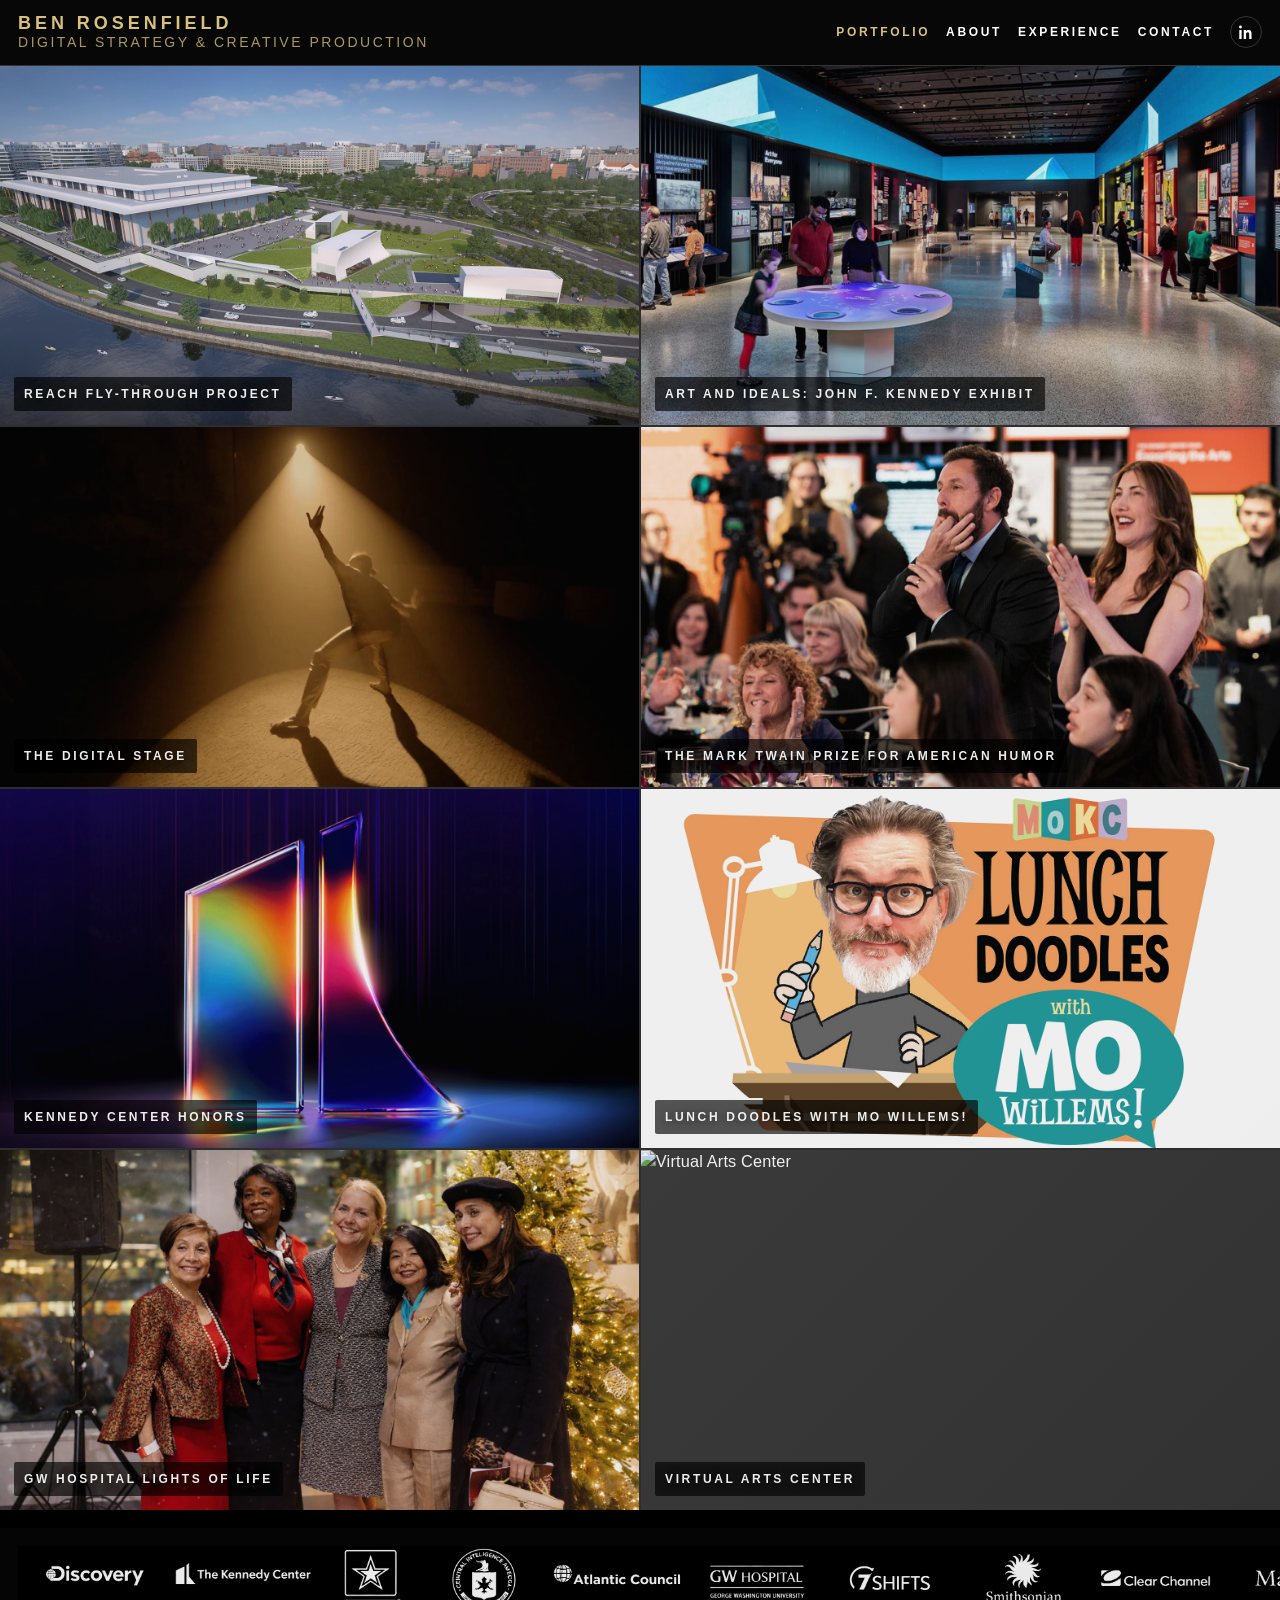
==== index.html @ 3759cb50 "Add files via upload" ====
<!doctype html>
<html lang="en"><head>
<meta charset="utf-8"/><meta name="viewport" content="width=device-width, initial-scale=1"/><meta name="robots" content="noindex, nofollow"/>
<title>Ben Rosenfield — Home</title><link rel="stylesheet" href="styles.css"/></head>
<body>
<a class="skip" href="#main">Skip to content</a>

  <header class="header">
    <div class="brandwrap">
      <a href="index.html" class="brand">BEN ROSENFIELD</a>
      <div class="tagline">Digital Strategy &amp; Creative Production</div>
    </div>
    <nav class="nav" aria-label="Primary">
      <a href="index.html" aria-current="page">Portfolio</a>
      <a href="about.html">About</a>
      <a href="experience.html">Experience</a>
      <a href="contact.html">Contact</a>
      <a href="https://www.linkedin.com/in/brosenfield/" class="pill pill--icon" aria-label="LinkedIn"><svg aria-hidden="true" viewBox="0 0 24 24" focusable="false"><path d="M4.98 3.5C4.98 4.88 3.9 6 2.5 6S0 4.88 0 3.5 1.08 1 2.5 1s2.48 1.12 2.48 2.5zM0.5 8.5h4V24h-4V8.5zM8.5 8.5h3.8v2.1h.1c.5-1 1.9-2.1 4-2.1 4.3 0 5.1 2.8 5.1 6.5V24h-4v-7.5c0-1.8 0-4.1-2.5-4.1s-2.9 1.9-2.9 4V24h-4V8.5z"/></svg></a>
    </nav>
  </header>

<main id="main">
  <section class="section section--flush">
    <div class="bleed"><div class="grid">

      <a class="card" href="project-1.html">
        <div class="card__media">
          <img src="images/project-1.jpg" alt="Reach Fly-through Project" />
          <div class="overlay">Reach Fly-through Project</div>
        </div>
      </a>
      <a class="card" href="project-2.html">
        <div class="card__media">
          <img src="images/project-2.jpg" alt="Art and Ideals: John F. Kennedy Exhibit" />
          <div class="overlay">Art and Ideals: John F. Kennedy Exhibit</div>
        </div>
      </a>
      <a class="card" href="project-7.html">
        <div class="card__media">
          <img src="images/project-7.jpg" alt="The Digital Stage" />
          <div class="overlay">The Digital Stage</div>
        </div>
      </a>
      <a class="card" href="project-4.html">
        <div class="card__media">
          <img src="images/project-4.jpg" alt="The Mark Twain Prize for American Humor" />
          <div class="overlay">The Mark Twain Prize for American Humor</div>
        </div>
      </a>
      <a class="card" href="project-6.html">
        <div class="card__media">
          <img src="images/project-6.jpg" alt="Kennedy Center Honors" />
          <div class="overlay">Kennedy Center Honors</div>
        </div>
      </a>
      <a class="card" href="project-3.html">
        <div class="card__media">
          <img src="images/project-3.jpg" alt="LUNCH DOODLES with Mo Willems!" />
          <div class="overlay">LUNCH DOODLES with Mo Willems!</div>
        </div>
      </a>
      <a class="card" href="project-5.html">
        <div class="card__media">
          <img src="images/project-5.jpg" alt="GW Hospital Lights of Life" />
          <div class="overlay">GW Hospital Lights of Life</div>
        </div>
      </a>
      <a class="card" href="project-8.html">
        <div class="card__media">
          <img src="images/project-8.jpg" alt="Virtual Arts Center" />
          <div class="overlay">Virtual Arts Center</div>
        </div>
      </a>
    </div></div>
  </section>
  <section class="logo-strip" aria-label="Clients and partners">
    <div class="logo-strip__track">
      <img src="images/clients2.png" alt="Client and partner logos" />
      <img src="images/clients2.png" alt="Client and partner logos" aria-hidden="true" />
    </div>
  </section>
</main>
</body></html>
---- styles.css ----
:root{
  --bg:#000000; --fg:#ffffff; --muted:rgba(255,255,255,.72); --hair:rgba(255,255,255,.18); --max:1100px;
}
*{box-sizing:border-box}
html{scroll-behavior:smooth}
body{
  margin:0;
  background:var(--bg);
  color:var(--fg);
  font-family:"Suisse Int'l","Helvetica Neue",Helvetica,Arial,sans-serif;
  line-height:1.5;
  font-weight:400;
  letter-spacing:.01em;
}
a{color:var(--fg);text-decoration:none}
a:hover{opacity:.9}
.skip{position:absolute;left:-999px;top:auto;width:1px;height:1px;overflow:hidden}
.skip:focus{left:16px;top:16px;width:auto;height:auto;padding:10px 12px;background:#fff;color:#000;z-index:9999}
.header{position:sticky;top:0;z-index:10;display:flex;align-items:center;justify-content:space-between;gap:18px;padding:14px 18px;border-bottom:1px solid var(--hair);background:rgba(8,8,8,.9);backdrop-filter:blur(10px)}
.brandwrap{display:flex;flex-direction:column;gap:2px}
.brand{font-weight:600;letter-spacing:.22em;text-transform:uppercase;font-size:18px;line-height:1;color:#d8c27a}
.tagline{color:rgba(216,194,122,.78);font-size:14px;letter-spacing:.18em;text-transform:uppercase;line-height:1.2}
.nav{display:flex;gap:16px;flex-wrap:wrap;align-items:center}
.nav a{font-size:12px;letter-spacing:.22em;text-transform:uppercase;color:var(--fg);font-weight:700}
.nav a:hover{color:rgba(255,255,255,.85)}
.nav a[aria-current="page"]{color:#d8c27a}
.nav .pill{border:1px solid var(--hair);padding:8px 10px;border-radius:999px}
.nav .pill--icon{display:inline-flex;align-items:center;justify-content:center;padding:8px;width:32px;height:32px}
.nav .pill--icon svg{width:14px;height:14px;fill:currentColor}
.hero{padding:34px 18px 18px;border-bottom:1px solid var(--hair)}
.hero__inner{max-width:none;margin:0}
.hero h1{margin:0;font-size:42px;letter-spacing:.02em;font-weight:600}
.hero__sub{margin:8px 0 0;color:var(--muted);font-size:13px;max-width:none;letter-spacing:.02em}
.section{padding:46px 18px 18px;border-bottom:none}
.section--flush{padding-top:0}
.section__head{max-width:var(--max);margin:0 auto 18px}
.section h2{margin:0;font-size:18px;font-weight:600;letter-spacing:.14em;text-transform:uppercase}
.subhead{margin:8px 0 0;color:var(--muted);max-width:80ch;letter-spacing:.02em;font-size:12px}
.bleed{width:100vw;margin-left:calc(50% - 50vw);margin-right:calc(50% - 50vw)}
.grid{display:grid;grid-template-columns:repeat(2,1fr);gap:2px;background:var(--hair)}
@media (max-width: 700px){.grid{grid-template-columns:1fr} .hero h1{font-size:44px}}}

.card{display:block;background:rgba(255,255,255,.02)}
.card__media{aspect-ratio:16/9;overflow:hidden;position:relative;background:linear-gradient(135deg,rgba(255,255,255,.06),rgba(255,255,255,.02))}
.card__media img{width:100%;height:100%;object-fit:cover;transform:scale(1.02);transition:transform .35s ease,opacity .35s ease,filter .35s ease;opacity:.92;filter:saturate(.9) contrast(1.02)}
.card:hover .card__media img{transform:scale(1.06);opacity:1;filter:saturate(1) contrast(1.06)}
.overlay{
  position:absolute;
  left:14px;
  bottom:14px;
  width:fit-content;
  max-width:calc(100% - 28px);
  font-size:12px;
  font-weight:700;
  font-family:"Space Grotesk","Suisse Int'l","Helvetica Neue",Helvetica,Arial,sans-serif;
  letter-spacing:.22em;
  text-transform:uppercase;
  color:rgba(255,255,255,.92);
  text-shadow:0 1px 10px rgba(0,0,0,.6);
  background:rgba(0,0,0,.65);
  padding:8px 10px;
  border-radius:2px;
}
.card__title{padding:14px 18px 16px;font-size:12px;letter-spacing:.14em;text-transform:uppercase;border-top:1px solid var(--hair);color:var(--muted)}
.card:hover .card__title{color:var(--fg)}
.project-hero{padding:40px 18px 18px;border-bottom:1px solid var(--hair)}
.project-hero__inner{max-width:var(--max);margin:0 auto;display:flex;justify-content:space-between;gap:18px;flex-wrap:wrap;align-items:flex-end}
.project-hero h1{margin:0;font-size:28px;font-weight:600;letter-spacing:.06em;text-transform:uppercase}
.project-nav{display:flex;gap:10px;align-items:center}
.arrow{border:1px solid var(--hair);padding:10px 12px;border-radius:999px;color:var(--fg)}
.arrow:hover{background:rgba(255,255,255,.06)}
.project-media{max-width:var(--max);margin:18px auto 0;border:1px solid var(--hair);background:rgba(255,255,255,.02);aspect-ratio:16/9;overflow:hidden}
.project-media img{width:100%;height:100%;object-fit:cover;display:block}
.project-body{max-width:var(--max);margin:18px auto 0;display:grid;grid-template-columns:1.2fr .8fr;gap:18px}
.project-body--stack{grid-template-columns:1fr}
@media (max-width: 900px){.project-body{grid-template-columns:1fr}}
.panel{border:none;background:transparent;padding:0}
.panel h3{margin:0 0 10px;font-size:10px;letter-spacing:.24em;text-transform:uppercase;color:var(--muted);font-weight:700}
.panel p{margin:0;color:var(--muted);font-size:14px;line-height:1.55}
.panel ul{margin:10px 0 0;padding-left:18px;color:var(--muted);font-size:14px;line-height:1.65}
.panel ul > li{margin-top:12px}
.panel ul > li:first-child{margin-top:0}
.panel ul ul{margin-top:8px}
.panel strong{color:var(--fg)}
.about-wrap{max-width:var(--max);margin:0 auto;display:grid;grid-template-columns:.9fr 1.1fr;gap:18px;align-items:stretch}
.about-top .block h3:not(:first-child){margin-top:28px}
@media (max-width: 900px){.about-wrap{grid-template-columns:1fr}}
.photo{border:none;background:transparent;overflow:hidden;display:flex}
.photo img{width:100%;height:100%;object-fit:cover;display:block}
.block{border:none;background:transparent;padding:0}
.block h3{margin:0 0 10px;font-size:10px;letter-spacing:.24em;text-transform:uppercase;color:var(--muted);font-weight:700}
.block p{margin:0;color:var(--muted);font-size:14px;line-height:1.65}
.block ul{margin:10px 0 0;color:var(--muted);font-size:14px;line-height:1.65}
.linkedin-link{display:inline-flex;align-items:center;gap:8px;color:var(--fg);letter-spacing:.16em;text-transform:uppercase;font-size:10px}
.linkedin-link svg{width:18px;height:18px;fill:currentColor}
.awards-image{margin-top:14px;border:none;padding:0;background:transparent}
.awards-image img{width:92%;height:auto;display:block;margin:0 auto}
.logo-grid{display:grid;grid-template-columns:repeat(4,1fr);gap:10px}
@media (max-width: 900px){.logo-grid{grid-template-columns:repeat(3,1fr)}}
@media (max-width: 600px){.logo-grid{grid-template-columns:repeat(2,1fr)}}
.logo{border:1px solid var(--hair);background:rgba(255,255,255,.02);aspect-ratio:16/9;display:grid;place-items:center;overflow:hidden}
.logo img{max-width:80%;max-height:70%;opacity:.9;filter:grayscale(10%) contrast(1.05)}
.form{max-width:var(--max);margin:0 auto;border:none;padding:0;background:transparent}
.field{display:grid;gap:6px;margin-bottom:12px}
label{color:var(--muted);font-size:10px;letter-spacing:.22em;text-transform:uppercase}
input,textarea{width:100%;background:rgba(255,255,255,.02);border:1px solid var(--hair);color:var(--fg);padding:12px 12px;font-size:14px;outline:none}
input:focus,textarea:focus{border-color:rgba(242,242,242,.35)}
textarea{min-height:140px;resize:vertical}
.actions{display:flex;gap:12px;flex-wrap:wrap;align-items:center}
button{background:rgba(255,255,255,.10);border:1px solid rgba(255,255,255,.22);color:var(--fg);padding:12px 14px;letter-spacing:.20em;text-transform:uppercase;font-size:10px;cursor:pointer}
button:hover{background:rgba(255,255,255,.14)}
.footer{padding:18px;display:flex;justify-content:space-between;gap:18px;flex-wrap:wrap;color:var(--muted)}
.footer a{color:var(--muted)}

.content{max-width:var(--max);margin:0 auto;display:grid;gap:18px}
.content--two{grid-template-columns:1fr 1fr}
@media (max-width: 900px){.content--two{grid-template-columns:1fr}}
.rule{border-top:1px solid var(--hair); margin:0}

@keyframes logo-strip-scroll{
  0%{transform:translateX(0)}
  100%{transform:translateX(-50%)}
}
.logo-strip{
  border-top:none;
  border-bottom:1px solid var(--hair);
  background:rgba(255,255,255,.02);
  padding:18px 0 10px;
  overflow:hidden;
}
.logo-strip__track{
  display:flex;
  width:max-content;
  animation:logo-strip-scroll 80s linear infinite;
  padding:0 18px;
}
.logo-strip__track img{
  height:72px;
  width:auto;
  display:block;
  opacity:.92;
}
@media (max-width: 700px){
  .logo-strip__track img{height:56px}
  .logo-strip__track{animation-duration:100s}
}


/* GoodFight-style project cover */
.cover-bleed{width:100vw;margin-left:calc(50% - 50vw);margin-right:calc(50% - 50vw)}
.project-cover{
  position:relative;
  height:min(82vh, 820px);
  border-bottom:1px solid var(--hair);
  overflow:hidden;
  background: #0a0a0a;
}
.project-cover img{
  position:absolute; inset:0;
  width:100%; height:100%;
  object-fit:contain;
  transform:scale(1.02);
  filter:saturate(.95) contrast(1.05);
}
.project-cover::after{
  content:"";
  position:absolute; inset:0;
  background:none;
}
.cover-inner{
  position:relative;
  height:100%;
  display:flex;
  flex-direction:column;
  justify-content:flex-end;
  padding:22px 18px 26px;
}
.cover-max{max-width:var(--max); margin:0 auto; width:100%}
.cover-kicker{
  color:rgba(242,242,242,.78);
  font-size:10px;
  letter-spacing:.28em;
  text-transform:uppercase;
  margin:0 0 10px;
}
.cover-title{
  margin:0;
  font-size:42px;
  font-weight:600;
  letter-spacing:.08em;
  line-height:1.05;
  text-transform:uppercase;
}
.cover-title-box{
  display:inline-block;
  background:rgba(0,0,0,.65);
  color:rgba(255,255,255,.92);
  padding:8px 12px;
  border-radius:2px;
  text-shadow:0 1px 10px rgba(0,0,0,.6);
}
@media (max-width: 700px){ .cover-title{font-size:32px} }

.cover-nav{
  position:absolute;
  top:14px;
  right:18px;
  display:flex;
  gap:10px;
  z-index:2;
}
.cover-nav a{
  border:1px solid rgba(242,242,242,.22);
  background:rgba(0,0,0,.25);
  padding:10px 12px;
  border-radius:999px;
  color:var(--fg);
  backdrop-filter: blur(8px);
}
.cover-nav a:hover{background:rgba(0,0,0,.40)}

/* Make project section feel like a quiet caption area */
.project-meta{
  max-width:var(--max);
  margin:0 auto;
  padding:18px 18px 0;
  color:var(--muted);
  font-size:14px;
  line-height:1.65;
}
.project-meta .meta-row{
  display:flex;
  gap:10px;
  flex-wrap:wrap;
  font-size:11px;
  letter-spacing:.20em;
  text-transform:uppercase;
  color:rgba(242,242,242,.60);
  margin-top:10px;
}
.project-meta .meta-row--stack{
  flex-direction:column;
  align-items:flex-start;
  gap:6px;
}

/* Tighter hero variant (used on About) */
.hero--tight{padding:34px 18px 18px;border-bottom:1px solid var(--hair)}
.hero--tight .hero__inner{max-width:none;margin:0}
.hero--tight h1{font-size:40px}
.hero--tight .hero__sub{font-size:13px;max-width:none}
@media (max-width: 700px){ .hero--tight h1{font-size:32px} }

/* Global tighter hero */
@media (max-width: 700px){ .hero h1{font-size:32px} }

/* About page layout */
.about-card{max-width:var(--max);margin:0 auto;border:3px solid #ffffff;background:rgba(255,255,255,.02);padding:16px}
.about-top{display:grid;grid-template-columns:.9fr 1.1fr;gap:18px;align-items:stretch}
.about-bottom{max-width:var(--max);margin:18px auto 0;display:grid;grid-template-columns:1fr 1fr;gap:18px;align-items:start}
@media (max-width: 900px){
  .about-top{grid-template-columns:1fr}
  .about-bottom{grid-template-columns:1fr}
}

/* Responsive video embed */
.embed{
  max-width:var(--max);
  margin:18px auto 0;
}
.embed__frame{
  border:1px solid var(--hair);
  background:rgba(255,255,255,.02);
  aspect-ratio:16 / 9;
  overflow:hidden;
}
.playlist-player{display:grid;gap:14px}
.playlist-strip{
  display:flex;
  gap:8px;
  overflow-x:auto;
  padding:10px 18px 14px;
  scroll-snap-type:x mandatory;
}
.playlist-tile{
  scroll-snap-align:start;
  flex:0 0 260px;
  border:1px solid rgba(255,255,255,.08);
  background:rgba(255,255,255,.015);
  padding:10px;
  display:grid;
  gap:8px;
  text-align:left;
  color:var(--fg);
  cursor:pointer;
}
.playlist-tile img{
  width:100%;
  height:auto;
  display:block;
  border-radius:2px;
}
.playlist-tile span{
  font-size:13px;
  letter-spacing:.10em;
  text-transform:uppercase;
  font-weight:700;
}
.playlist-tile.is-active{
  border-color:rgba(255,255,255,.22);
  background:rgba(255,255,255,.04);
}
.embed__frame iframe{
  width:100%;
  height:100%;
  border:0;
  display:block;
}
.embed__note{
  margin:10px 0 0;
  color:var(--muted);
  font-size:13px;
}
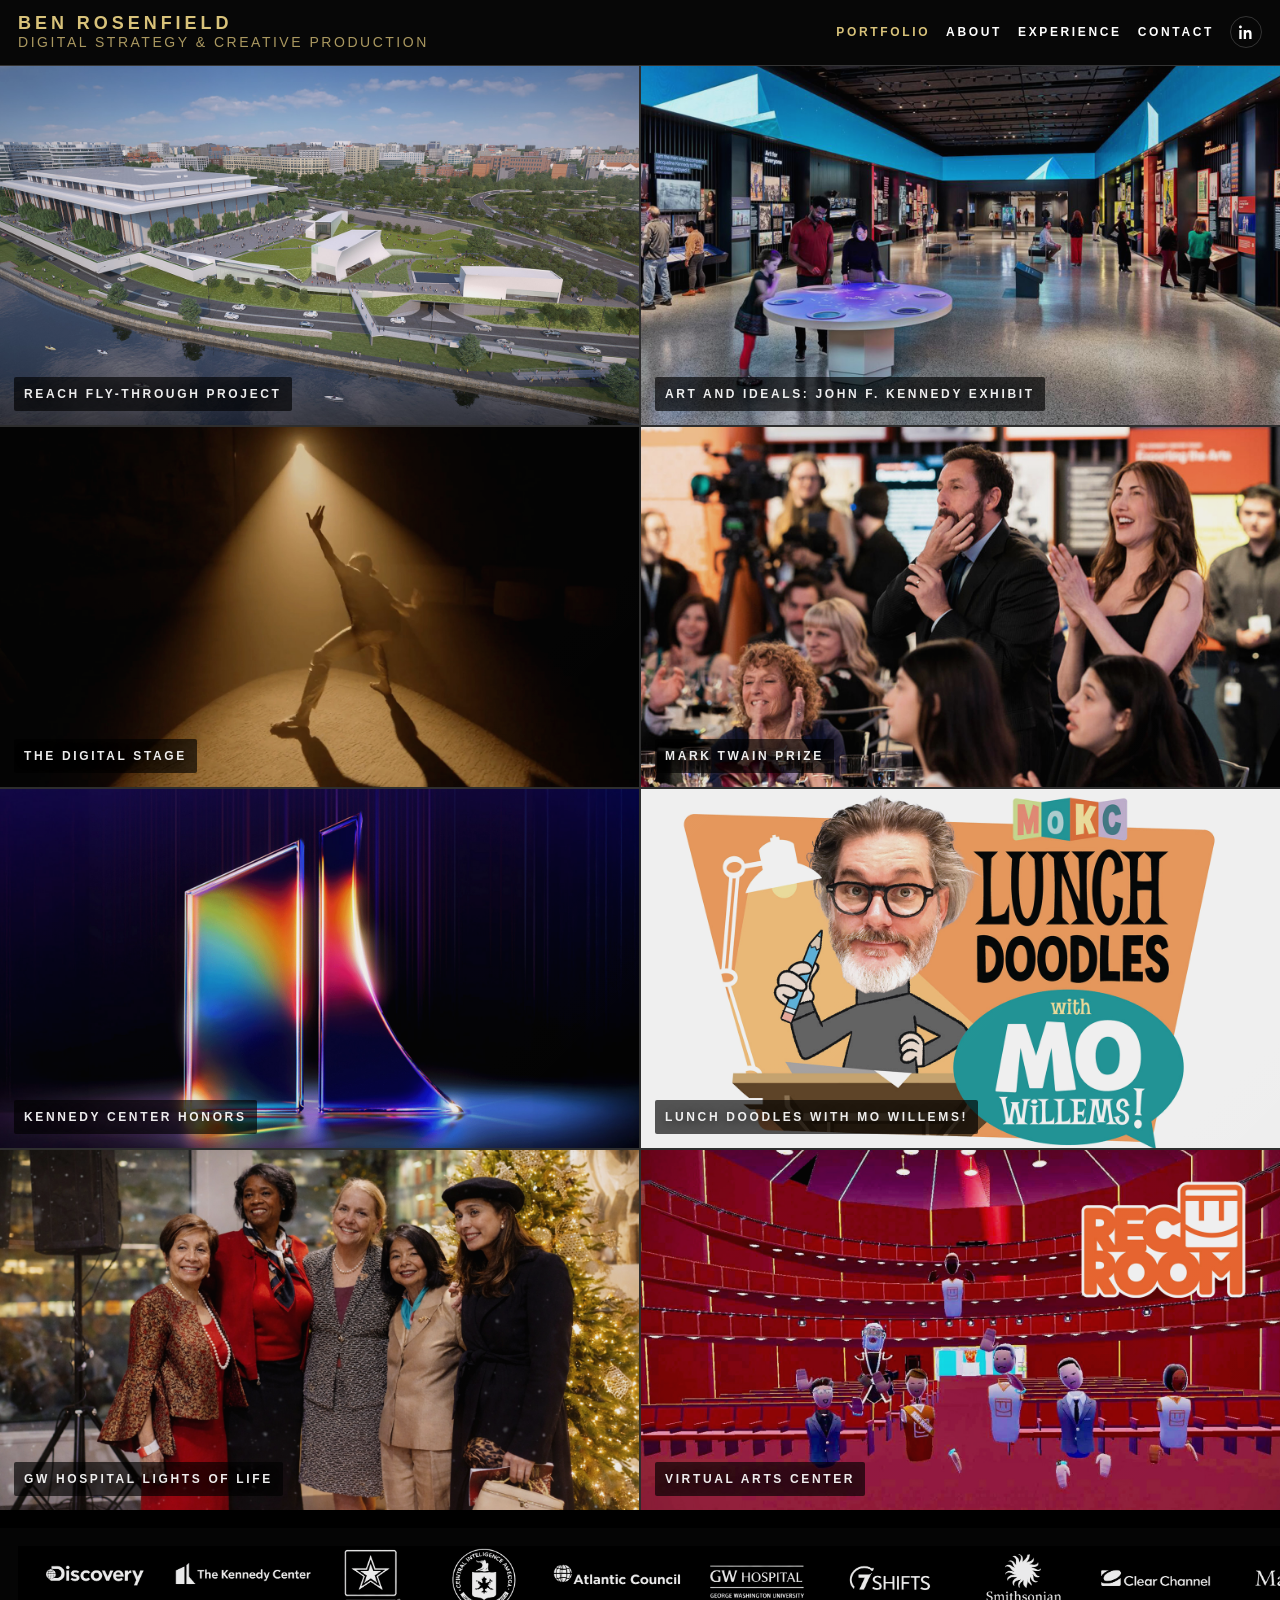
==== commit 8151db81: "Add files via upload" ====
--- a/index.html
+++ b/index.html
@@ -43,8 +43,8 @@
       </a>
       <a class="card" href="project-4.html">
         <div class="card__media">
-          <img src="images/project-4.jpg" alt="The Mark Twain Prize for American Humor" />
-          <div class="overlay">The Mark Twain Prize for American Humor</div>
+          <img src="images/project-4.jpg" alt="Mark Twain Prize" />
+          <div class="overlay">Mark Twain Prize</div>
         </div>
       </a>
       <a class="card" href="project-6.html">
